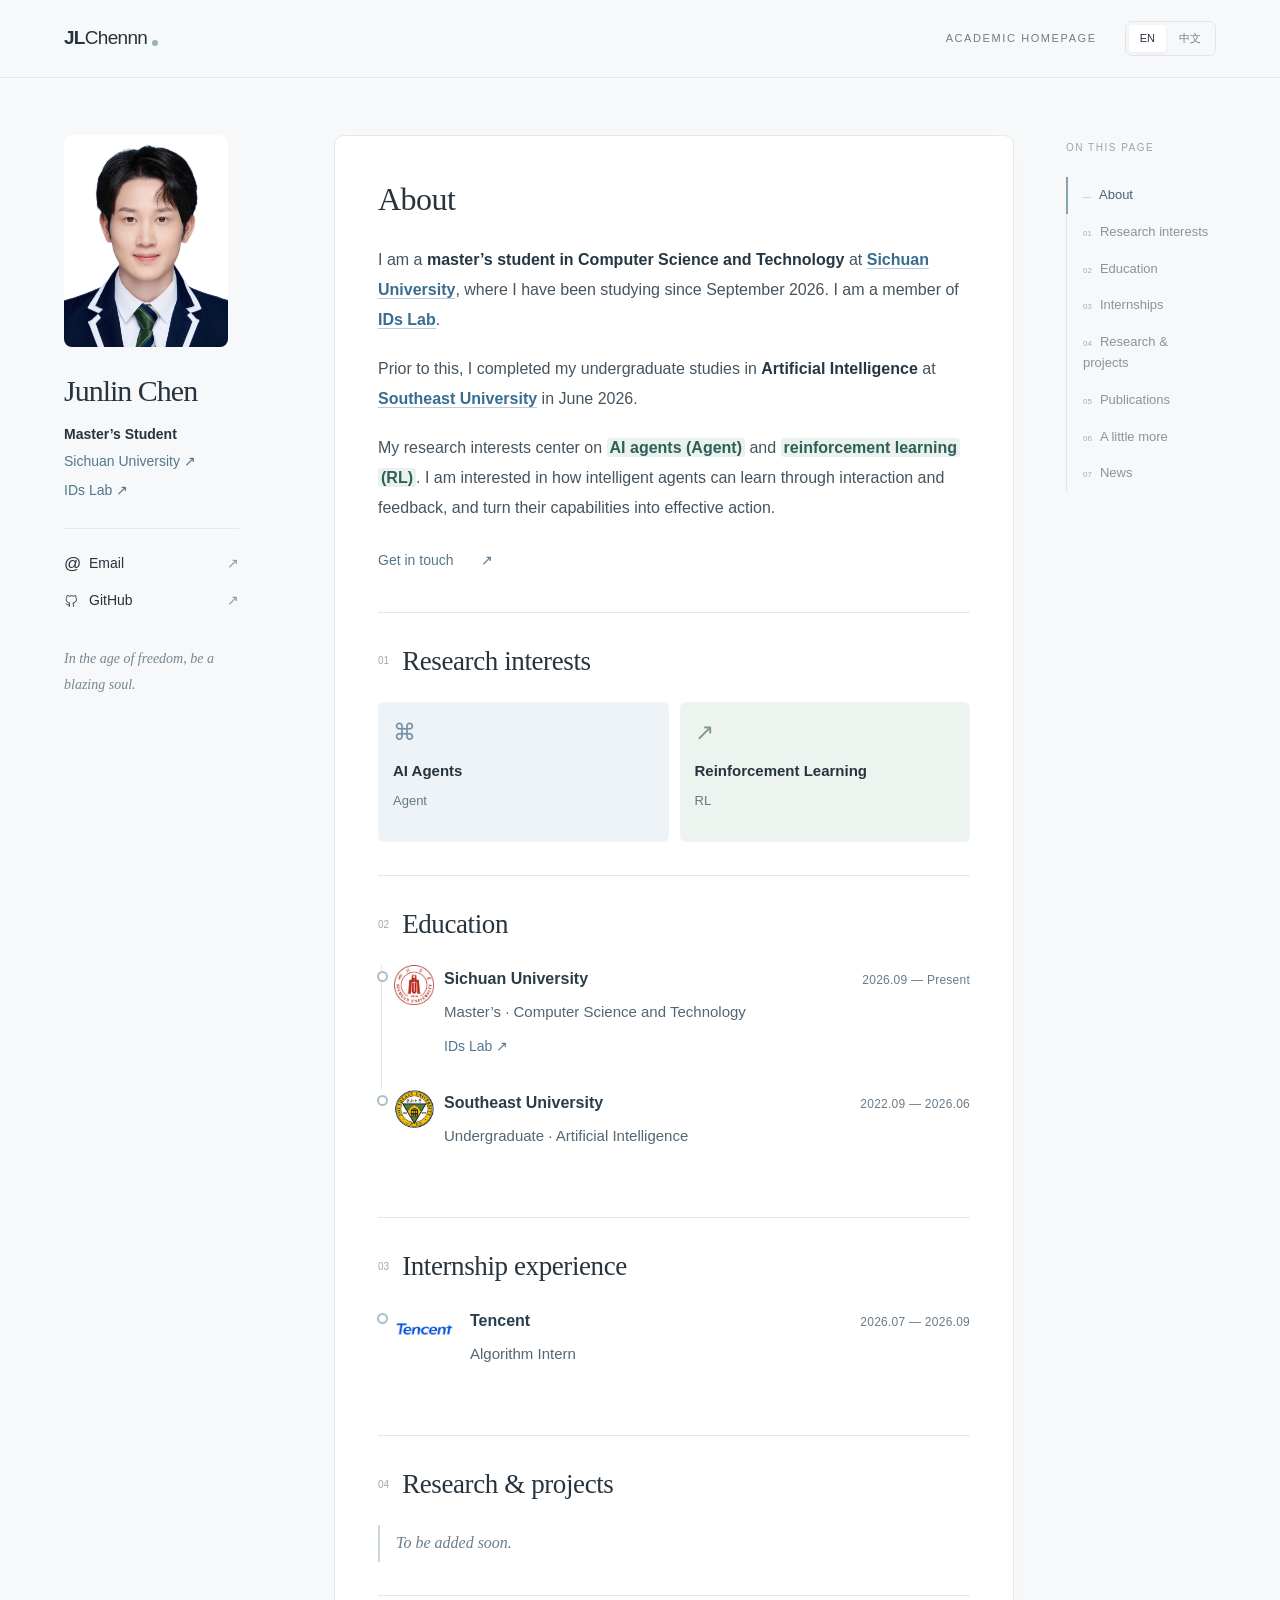
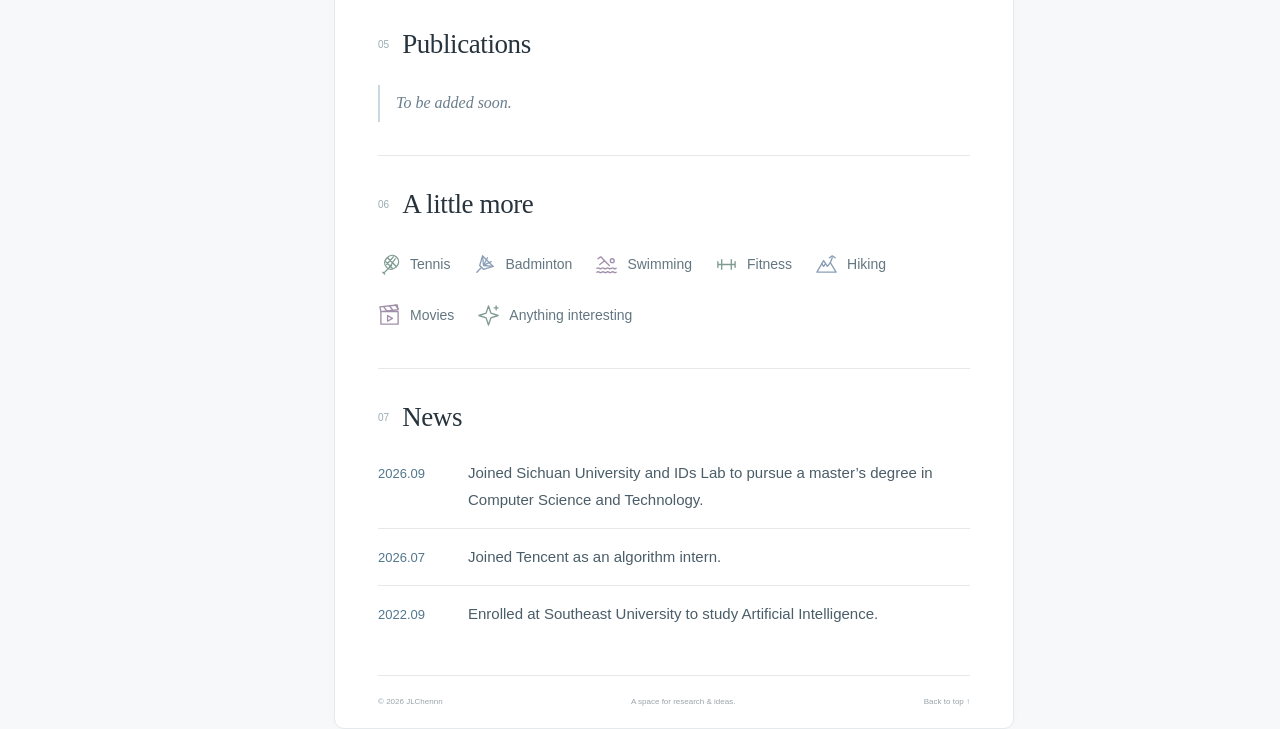
==== index.html @ 7a5000ab "Improve academic biography, typography and internship branding" ====
<!doctype html>
<html lang="en">
<head>
  <meta charset="utf-8">
  <meta name="viewport" content="width=device-width, initial-scale=1">
  <meta name="theme-color" content="#f7f8fa">
  <meta name="description" content="JLChennn — Master’s student at Sichuan University, IDs Lab. Research interests in AI agents and reinforcement learning.">
  <title>JLChennn · Academic Homepage</title>
  <link rel="stylesheet" href="styles.css">
  <script src="content.js" defer></script>
  <script src="app.js" defer></script>
</head>
<body>
  <a class="skip-link" href="#main">Skip to content / 跳至正文</a>
  <header class="topbar">
    <a class="wordmark" href="#about">JL<span>Chennn</span><i></i></a>
    <div class="top-actions"><span class="site-label" data-i18n="siteLabel"></span><div class="language-switch" role="group" aria-label="Language / 语言"><button type="button" data-lang="en" aria-pressed="true">EN</button><button type="button" data-lang="zh" aria-pressed="false">中文</button></div></div>
  </header>
  <div class="layout">
    <aside class="profile" aria-label="Profile">
      <div class="portrait" id="portrait"><svg viewBox="0 0 200 224" role="img" aria-label="Portrait placeholder / 证件照占位"><rect width="200" height="224" fill="#e9eeed"/><circle cx="100" cy="81" r="34" fill="#c1cecb"/><path d="M35 224v-30a65 65 0 0 1 130 0v30" fill="#c1cecb"/><path d="M62 224v-29a38 38 0 0 1 76 0v29" fill="#d4deda"/></svg><span data-i18n="photoLabel"></span></div>
      <h1 id="profile-name"></h1><p class="native-name" id="native-name"></p>
      <p class="profile-role" id="profile-role"></p><a class="affiliation profile-affiliation" href="https://www.scu.edu.cn/" target="_blank" rel="noopener noreferrer"><span id="affiliation"></span><span aria-hidden="true"> ↗</span></a><a class="lab-link profile-affiliation" href="https://ids-lab-asia.github.io/" target="_blank" rel="noopener noreferrer">IDs Lab <span aria-hidden="true">↗</span></a>
      <div class="profile-divider"></div>
      <div class="contact-links"><a id="email-link"><span class="contact-icon">@</span><span data-i18n="email"></span><span class="arrow">↗</span></a><a href="https://github.com/JLChennn" target="_blank" rel="noopener noreferrer"><svg class="contact-icon" viewBox="0 0 24 24" fill="none" stroke="currentColor" stroke-width="1.5" aria-hidden="true"><path d="M9 19c-4 1-4-2-6-2m12 5v-4a3 3 0 0 0-1-2c3 0 6-2 6-6a5 5 0 0 0-1-3c0-1 0-2-.5-3-2 0-3 1-3 1a12 12 0 0 0-7 0S7 4 5 4c-.5 1-.5 2-.5 3a5 5 0 0 0-1 3c0 4 3 6 6 6a3 3 0 0 0-1 2v4"/></svg>GitHub<span class="arrow">↗</span></a></div>
      <p class="profile-note" data-i18n="profileNote"></p>
    </aside>
    <main id="main" tabindex="-1">
      <section id="about" class="about-section"><h2 class="hero-title" data-i18n="heroTitle"></h2><div class="about-copy" id="about-copy"></div><a class="text-link" id="hello-link"><span data-i18n="sayHello"></span><span>↗</span></a></section>
      <section id="interests"><div class="section-heading"><span class="section-number">01</span><h2 data-i18n="interestsTitle"></h2></div><div class="interests-grid" id="interest-list"></div></section>
      <section id="education"><div class="section-heading"><span class="section-number">02</span><h2 data-i18n="educationTitle"></h2></div><div class="timeline" id="education-list"></div></section>
      <section id="experience"><div class="section-heading"><span class="section-number">03</span><h2 data-i18n="experienceTitle"></h2></div><div class="timeline" id="experience-list"></div></section>
      <section id="research"><div class="section-heading"><span class="section-number">04</span><h2 data-i18n="researchTitle"></h2></div><article class="coming-soon">To be added soon.</article></section>
      <section id="publications"><div class="section-heading"><span class="section-number">05</span><h2 data-i18n="publicationsTitle"></h2></div><article class="coming-soon">To be added soon.</article></section>
      <section id="more"><div class="section-heading"><span class="section-number">06</span><h2 data-i18n="moreTitle"></h2></div><ul class="hobbies" id="hobby-list"></ul></section>
      <section id="news"><div class="section-heading"><span class="section-number">07</span><h2 data-i18n="newsTitle"></h2></div><div id="news-list" class="news-list"></div></section>
      <footer><span>© <span id="year"></span> JLChennn</span><span data-i18n="footerNote"></span><a href="#about" data-i18n="backTop"></a></footer>
    </main>
    <aside class="contents"><p data-i18n="onThisPage"></p><nav id="toc" aria-label="Table of contents"></nav></aside>
  </div>
</body>
</html>
---- styles.css ----
:root{--bg:#f7f8fa;--paper:#fff;--ink:#27333d;--muted:#727d87;--line:#e5e9ec;--blue:#52778e;--green:#668379;--serif:Georgia,'Times New Roman','Songti SC','Noto Serif SC',SimSun,serif;--sans:Inter,-apple-system,BlinkMacSystemFont,'Segoe UI','Microsoft YaHei',sans-serif}
*{box-sizing:border-box}html{scroll-behavior:smooth;scroll-padding-top:105px}body{margin:0;background:var(--bg);color:var(--ink);font:15px/1.8 var(--sans);-webkit-font-smoothing:antialiased}a{color:inherit;text-decoration:none}button{font:inherit}a:focus-visible,button:focus-visible{outline:2px solid var(--blue);outline-offset:5px}a:hover{color:var(--blue)}.skip-link{position:fixed;top:-100px;left:20px;background:white;padding:10px;z-index:20}.skip-link:focus{top:10px}.topbar{height:78px;display:flex;align-items:center;justify-content:space-between;padding:0 5%;border-bottom:1px solid var(--line);background:rgba(247,248,250,.96);position:sticky;top:0;z-index:10}.wordmark{font-size:19px;font-weight:650;letter-spacing:-.7px;display:flex;align-items:center}.wordmark span{font-weight:400}.wordmark i{width:6px;height:6px;background:#94b6ab;border-radius:50%;margin:8px 0 0 5px}.top-actions{display:flex;align-items:center;gap:28px}.site-label{font-size:11px;text-transform:uppercase;letter-spacing:1.6px;color:var(--muted)}.language-switch{display:flex;padding:3px;border:1px solid #dfe5e9;border-radius:7px;gap:2px}.language-switch button{border:0;background:transparent;color:var(--muted);padding:3px 11px;font-size:11px;cursor:pointer;border-radius:4px;line-height:21px}.language-switch button[aria-pressed=true]{background:white;color:var(--ink);box-shadow:0 1px 4px #26364110}.layout{max-width:1390px;padding:57px 5% 0;margin:auto;display:grid;grid-template-columns:218px minmax(0,720px) 150px;gap:52px;align-items:start}.profile{position:sticky;top:127px}.portrait{width:164px;height:184px;border-radius:8px;overflow:hidden;position:relative;margin-bottom:26px;background:#e9eeed}.portrait svg,.portrait img{width:100%;height:100%;object-fit:cover;display:block}.portrait>span{position:absolute;bottom:10px;left:0;right:0;text-align:center;font-size:9px;letter-spacing:1.6px;color:#61766e}.profile h1{font-family:var(--serif);font-size:30px;line-height:1.2;font-weight:500;margin:0 0 6px;letter-spacing:-1px}.native-name{font-size:13px;color:var(--muted);margin:0 0 19px;min-height:12px}.profile-role{font-size:13px;font-weight:550;line-height:1.6;margin:0 0 5px}.affiliation{font-size:12px;color:var(--muted);margin:0;line-height:1.7}.profile-divider{height:1px;background:var(--line);margin:25px 0 16px;width:175px}.contact-links{width:175px}.contact-links a{display:flex;align-items:center;gap:10px;font-size:12px;padding:6px 0}.contact-icon{width:15px;height:17px;font-size:17px;line-height:17px;text-align:center}.arrow{margin-left:auto;color:#8d9a9f;font-size:14px}.profile-note{font-family:var(--serif);font-style:italic;font-size:13px;line-height:1.8;color:#8c969b;max-width:176px;margin-top:27px}main{min-width:0;background:white;border:1px solid var(--line);border-radius:10px;padding:43px 43px 0;box-shadow:0 4px 25px #30465203}section{padding:31px 0 33px;border-bottom:1px solid var(--line);scroll-margin-top:15px}.about-section{padding:0 0 39px}.eyebrow{font-size:9px;letter-spacing:1.8px;color:var(--green);text-transform:uppercase;display:flex;gap:8px;align-items:center}.eyebrow>span:first-child{height:5px;width:5px;border-radius:50%;background:#91b2a2}.hero-title{font:400 clamp(36px,3.3vw,47px)/1.16 var(--serif);letter-spacing:-1.8px;margin:23px 0 12px;max-width:520px}.hero-subtitle{font-family:var(--serif);font-style:italic;font-size:18px;line-height:1.6;color:#8b9caa;margin:0 0 27px}.about-copy p{font-size:13px;line-height:1.95;color:#62717c;margin:0 0 14px}.text-link{display:inline-flex;gap:27px;align-items:center;font-size:12px;color:var(--blue);margin-top:6px}.section-heading{display:flex;gap:13px;align-items:center;margin-bottom:23px}.section-heading h2{font:400 24px/1.3 var(--serif);letter-spacing:-.4px;margin:0}.section-number{font-size:10px;font-weight:500;color:#9babb4;font-variant-numeric:tabular-nums}.interests-grid{display:grid;grid-template-columns:repeat(3,1fr);gap:11px}.interest{border-radius:6px;padding:19px 15px 17px;background:#edf3f7;min-height:156px}.interest:nth-child(2){background:#edf3ef}.interest:nth-child(3){background:#f3eef5}.interest-symbol{height:22px;color:#7391a5;font-family:var(--serif);font-size:23px;line-height:1;margin-bottom:17px}.interest:nth-child(2) .interest-symbol{color:#7f9a8b}.interest:nth-child(3) .interest-symbol{color:#a18bab}.interest h3{font-size:11px;line-height:1.5;margin:0 0 7px;font-weight:600}.interest p{font-size:10px;color:#7b8790;line-height:1.7;margin:0}.timeline-item{position:relative;padding:0 0 25px 20px;border-left:1px solid #dfe6e9;margin-left:3px}.timeline-item:last-child{padding-bottom:0;border-left-color:transparent}.timeline-item:before{content:'';position:absolute;width:7px;height:7px;border:2px solid #adbfca;border-radius:50%;background:white;left:-5px;top:6px}.entry-top{display:flex;gap:12px;align-items:baseline;justify-content:space-between}.entry-top h3{font-size:13px;font-weight:600;margin:0}.date{font-size:9px;color:#8c98a1;white-space:nowrap;letter-spacing:.25px}.entry-role{font-size:12px;margin:4px 0;color:#667984}.entry-description{font-size:11px;line-height:1.85;color:#87929a;margin:6px 0 0}.small-label{display:inline-block;font-size:8px;letter-spacing:1.1px;text-transform:uppercase;color:#8a96a0;border:1px solid #e2e7ea;border-radius:3px;padding:1px 6px;line-height:1.7}.research-entry{padding:0 0 23px;margin:0 0 22px;border-bottom:1px dashed var(--line)}.research-entry:last-child{padding:0;margin:0;border:0}.research-entry h3{font:400 19px/1.5 var(--serif);margin:9px 0 5px}.research-entry p{font-size:12px;color:#7d8a93;margin:0;line-height:1.85}.research-meta{font-size:10px;color:#7f959d;margin:11px 0 0;display:flex;gap:12px}.publication-placeholder{border-left:2px solid #c9d6e4;padding:2px 0 2px 17px}.publication-placeholder p,.more-copy{font-size:12px;line-height:1.9;color:#7e8a94;margin:10px 0 0}.closing-note{display:flex;align-items:center;gap:16px;background:#f5f7f5;border-radius:5px;margin-top:25px;padding:15px 18px}.asterisk{font-size:26px;color:#8fa79b}.closing-note p{font:italic 14px/1.6 var(--serif);color:#7c9085;margin:0}#more{border:0}footer{border-top:1px solid var(--line);padding:19px 0;display:flex;gap:10px;justify-content:space-between;font-size:8px;color:#9aa4aa}.contents{position:sticky;top:135px;padding:4px 0}.contents>p{font-size:9px;letter-spacing:1.5px;text-transform:uppercase;color:#9aa5ad;margin:0 0 20px}nav{display:flex;flex-direction:column;border-left:1px solid #e0e5e9}nav a{padding:8px 0 8px 15px;color:#88949d;font-size:11px;line-height:1.6;margin-left:-1px;border-left:2px solid transparent}nav a.active{border-color:#85a2b7;color:#42647b}nav a .nav-number{font-size:8px;color:#a4afb5;margin-right:8px}.toc-note{display:flex;align-items:center;gap:6px;font-size:9px;color:#9da8ac;margin:30px 0 0 16px}.status-dot{width:5px;height:5px;border-radius:50%;background:#b2c8ba}html[lang=zh] .hero-title{font-size:39px;line-height:1.4;letter-spacing:1px}html[lang=zh] .section-heading h2{font-size:22px}html[lang=zh] .hero-subtitle{font-style:normal;font-size:16px}
@media(min-width:1500px){.layout{padding-left:35px;padding-right:35px;gap:65px}}@media(max-width:1160px){.layout{grid-template-columns:185px minmax(0,1fr) 125px;gap:28px;padding:42px 4% 0}main{padding:34px 30px 0}.profile h1{font-size:27px}.interest{padding:16px 11px}.interest h3{font-size:10px}.entry-top{flex-wrap:wrap;gap:2px}}@media(max-width:960px){.layout{grid-template-columns:180px minmax(0,1fr);gap:30px}.contents{display:none}.site-label{display:none}}@media(max-width:640px){html{scroll-padding-top:85px}.topbar{height:64px;padding:0 6%}.layout{display:block;padding:29px 5% 0}.profile{position:static;display:grid;grid-template-columns:90px 1fr;column-gap:20px;margin:0 6px 28px}.portrait{grid-row:1/5;width:90px;height:106px;margin:0}.portrait>span{font-size:7px;letter-spacing:.5px;bottom:5px}.profile h1{font-size:28px;margin:1px 0 3px}.native-name{margin:0 0 7px;min-height:0;font-size:11px}.profile-role{font-size:11px;margin:0}.affiliation{font-size:10px}.profile-divider,.profile-note{display:none}.contact-links{grid-column:1/-1;display:flex;width:auto;gap:26px;margin-top:16px}.contact-links a{font-size:11px;gap:9px}.arrow{margin-left:5px}main{padding:29px 23px 0;border-radius:8px}.hero-title{font-size:37px}.hero-subtitle{font-size:16px}.about-copy p{font-size:12px}.eyebrow{font-size:8px;letter-spacing:1.3px}.section-heading h2{font-size:23px}.interests-grid{gap:8px}.interest{min-height:154px;padding:15px 10px}.interest h3{font-size:10px}.interest p{font-size:9px}.entry-top{display:block}.entry-top h3{font-size:12px}.date{font-size:9px}.section-heading{gap:11px}section{padding:28px 0}.research-entry h3{font-size:18px}footer{font-size:8px;flex-wrap:wrap}footer>span:nth-child(2){display:none}html[lang=zh] .hero-title{font-size:30px}}
@media(prefers-reduced-motion:reduce){html{scroll-behavior:auto}}
/* Personalized education and chronological news. */
.lab-link{display:inline-block;font-size:12px;color:var(--blue);margin-top:5px}.native-name:empty{display:none}.profile h1{margin-bottom:14px}.portrait{height:212px}.portrait img{object-position:center top}.interests-grid{grid-template-columns:repeat(2,minmax(0,1fr))}.interest{min-height:132px}.interest h3{font-size:13px}.interest p{font-size:11px}.with-logo{padding-left:62px;min-height:83px}.university-logo{position:absolute;left:12px;top:0;width:40px;height:40px;object-fit:contain}.entry-lab{display:inline-block;font-size:11px;color:var(--blue);margin-top:5px}.news-item{display:grid;grid-template-columns:68px 1fr;gap:15px;padding:14px 0;border-bottom:1px solid var(--line);align-items:baseline}.news-item:first-child{padding-top:0}.news-item:last-child{border:0}.news-date{font-size:11px;color:var(--blue);font-variant-numeric:tabular-nums}.news-item p{font-size:12px;line-height:1.9;color:#62717c;margin:0}#more{border-bottom:1px solid var(--line)}#news{border:0}
@media(max-width:640px){.portrait{height:114px}.lab-link{grid-column:2;font-size:10px;margin-top:2px}.with-logo{padding-left:54px}.university-logo{left:9px;width:34px;height:34px}.interest h3{font-size:11px}.news-item{grid-template-columns:55px 1fr;gap:12px}.news-item p{font-size:11px}}

.affiliation{display:block;width:fit-content}.affiliation:hover{text-decoration:underline;text-underline-offset:3px}.coming-soon{font:italic 15px/1.8 var(--serif);color:#81919c;border-left:2px solid #cad8e2;padding:4px 0 4px 16px}.hobbies{list-style:none;padding:0;margin:0;display:flex;flex-wrap:wrap;gap:12px 23px}.hobby{display:flex;align-items:center;gap:9px;font-size:12px;color:#637681;padding:7px 0}.hobby svg{width:23px;height:23px;flex-shrink:0;color:#7f9b91}.hobby:nth-child(3n+2) svg{color:#8b9eb6}.hobby:nth-child(3n) svg{color:#a18eaa}@media(max-width:640px){.hobbies{gap:9px 18px}.hobby{font-size:11px}.hobby svg{width:21px;height:21px}}
.profile .profile-affiliation{display:block;width:fit-content;margin:5px 0 0;font-size:12px;line-height:1.7;color:var(--blue)}.profile .profile-affiliation:hover{text-decoration:underline;text-underline-offset:3px}.about-section .hero-title{margin-top:0}@media(max-width:640px){.profile .profile-affiliation{grid-column:2;margin-top:2px;font-size:10px}}
/* Reading-focused typography and academic emphasis. */
.about-section .hero-title,html[lang=zh] .about-section .hero-title{font:500 32px/1.3 var(--serif);letter-spacing:-.5px;margin:0 0 24px}.about-copy p{font-size:16px;line-height:1.9;color:#45545f;margin:0 0 18px}.about-copy strong{font-weight:650;color:#253744}.about-copy a{color:#386c91;font-weight:650;text-decoration:underline;text-decoration-color:#b9cedd;text-underline-offset:3px}.about-copy a:hover{color:#244f6e;text-decoration-color:currentColor}.about-copy mark{color:#315e58;background:#e9f2ee;font-weight:650;padding:1px 3px;border-radius:3px;box-decoration-break:clone;-webkit-box-decoration-break:clone}.section-heading h2{font-size:27px}.entry-top h3{font-size:16px;color:#293d4b}.entry-role{font-size:15px;color:#536672}.date{font-size:12px;color:#687b89}.entry-lab{font-size:14px}.interest h3{font-size:15px}.interest p{font-size:13px;color:#687984}.interest{min-height:140px}.news-item p{font-size:15px;line-height:1.85;color:#4a5d68}.news-date{font-size:13px}.news-item{grid-template-columns:75px 1fr}.hobby{font-size:14px}.coming-soon{font-size:16px;color:#6a7e8d}.text-link{font-size:14px}.profile-role{font-size:14px}.profile .profile-affiliation{font-size:14px}.contact-links a{font-size:14px}.profile-note{font-size:14px;color:#76868e}nav a{font-size:13px}.contents>p{font-size:10px}.company-entry{padding-left:88px}.company-entry .university-logo{left:12px;top:3px;width:62px;height:38px}.timeline-item{padding-bottom:30px}.with-logo{min-height:95px}html[lang=zh] .section-heading h2{font-size:25px}
@media(max-width:640px){.about-section .hero-title,html[lang=zh] .about-section .hero-title{font-size:29px;margin-bottom:20px}.about-copy p{font-size:15px;line-height:1.85}.section-heading h2{font-size:25px}.entry-top h3{font-size:15px}.entry-role{font-size:14px}.date{font-size:12px}.interest h3{font-size:14px}.interest p{font-size:12px}.news-item p{font-size:14px}.news-date{font-size:12px}.news-item{grid-template-columns:65px 1fr}.hobby{font-size:13px}.profile-role{font-size:12px}.profile .profile-affiliation{font-size:12px}.contact-links a{font-size:13px}.company-entry{padding-left:78px}.company-entry .university-logo{left:9px;width:56px;height:35px}.entry-lab{font-size:13px}}
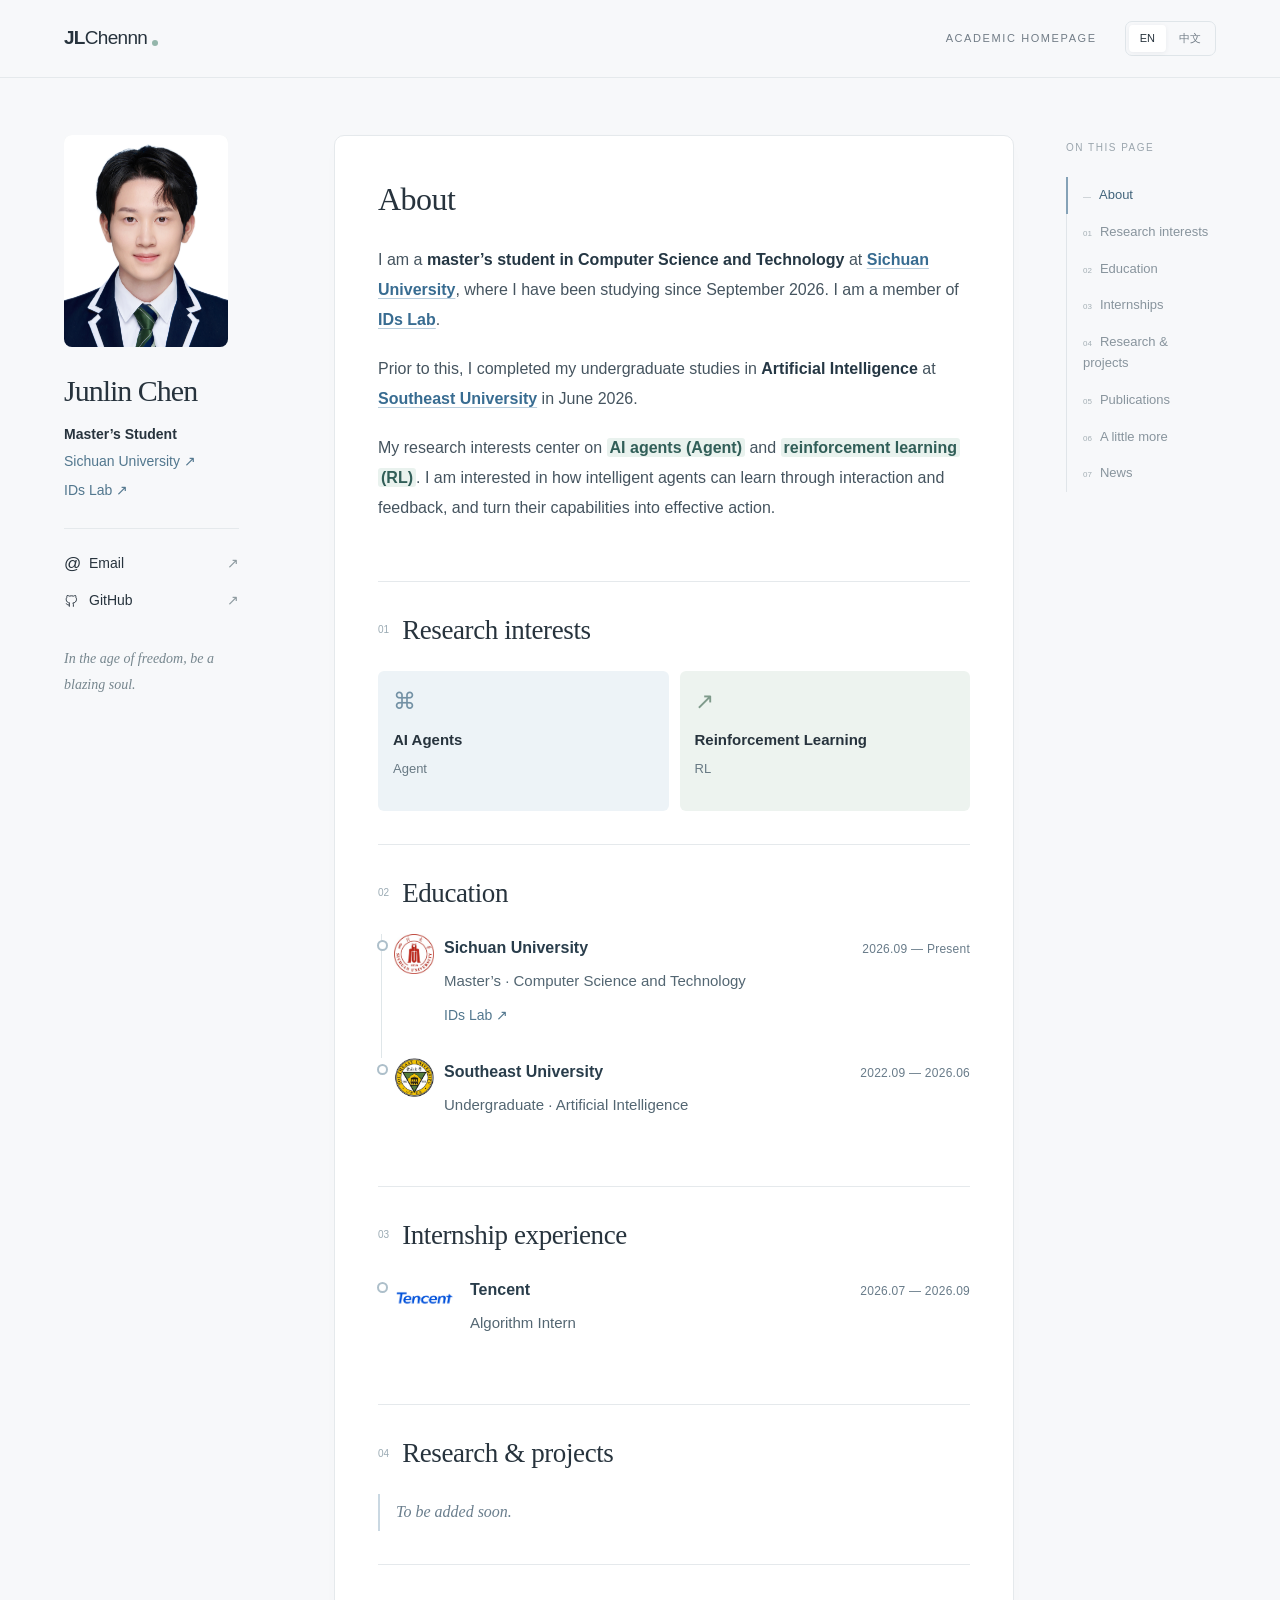
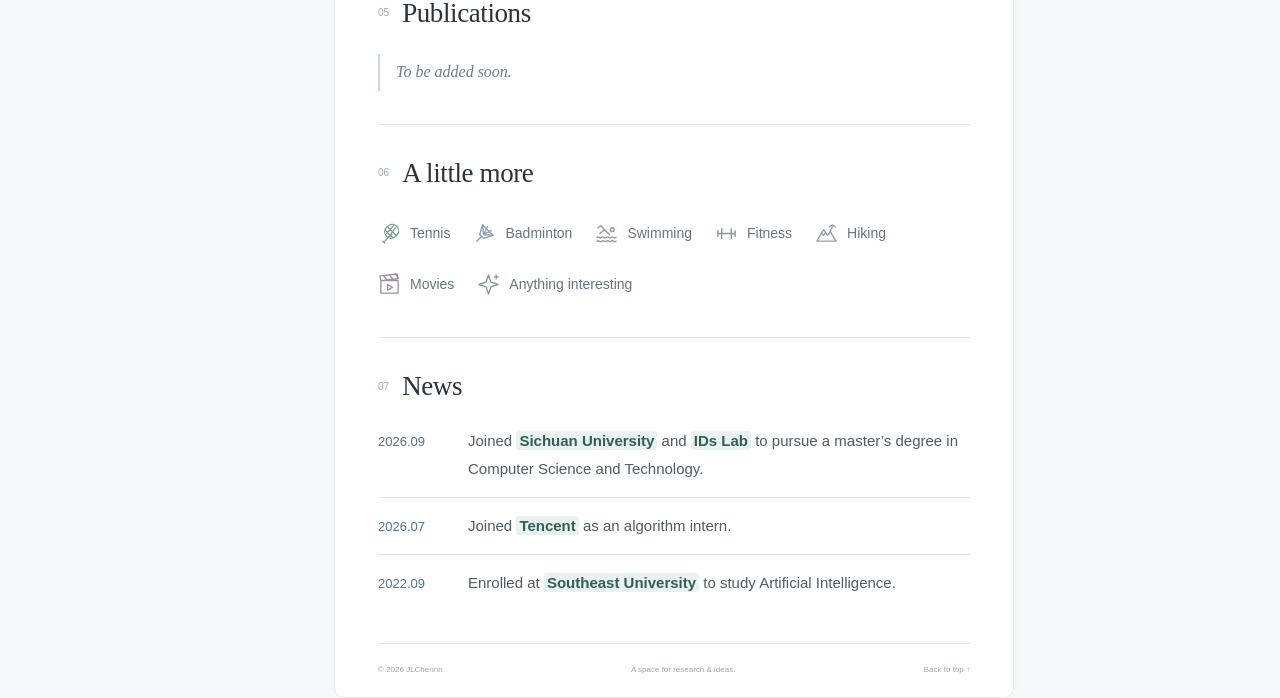
==== commit e5467d30: "Highlight institutions in News and remove About contact link" ====
--- a/index.html
+++ b/index.html
@@ -6,9 +6,9 @@
   <meta name="theme-color" content="#f7f8fa">
   <meta name="description" content="JLChennn — Master’s student at Sichuan University, IDs Lab. Research interests in AI agents and reinforcement learning.">
   <title>JLChennn · Academic Homepage</title>
-  <link rel="stylesheet" href="styles.css">
-  <script src="content.js" defer></script>
-  <script src="app.js" defer></script>
+  <link rel="stylesheet" href="styles.css?v=20261027-3">
+  <script src="content.js?v=20261027-3" defer></script>
+  <script src="app.js?v=20261027-3" defer></script>
 </head>
 <body>
   <a class="skip-link" href="#main">Skip to content / 跳至正文</a>
@@ -26,7 +26,7 @@
       <p class="profile-note" data-i18n="profileNote"></p>
     </aside>
     <main id="main" tabindex="-1">
-      <section id="about" class="about-section"><h2 class="hero-title" data-i18n="heroTitle"></h2><div class="about-copy" id="about-copy"></div><a class="text-link" id="hello-link"><span data-i18n="sayHello"></span><span>↗</span></a></section>
+      <section id="about" class="about-section"><h2 class="hero-title" data-i18n="heroTitle"></h2><div class="about-copy" id="about-copy"></div></section>
       <section id="interests"><div class="section-heading"><span class="section-number">01</span><h2 data-i18n="interestsTitle"></h2></div><div class="interests-grid" id="interest-list"></div></section>
       <section id="education"><div class="section-heading"><span class="section-number">02</span><h2 data-i18n="educationTitle"></h2></div><div class="timeline" id="education-list"></div></section>
       <section id="experience"><div class="section-heading"><span class="section-number">03</span><h2 data-i18n="experienceTitle"></h2></div><div class="timeline" id="experience-list"></div></section>
--- a/styles.css
+++ b/styles.css
@@ -11,3 +11,4 @@
 /* Reading-focused typography and academic emphasis. */
 .about-section .hero-title,html[lang=zh] .about-section .hero-title{font:500 32px/1.3 var(--serif);letter-spacing:-.5px;margin:0 0 24px}.about-copy p{font-size:16px;line-height:1.9;color:#45545f;margin:0 0 18px}.about-copy strong{font-weight:650;color:#253744}.about-copy a{color:#386c91;font-weight:650;text-decoration:underline;text-decoration-color:#b9cedd;text-underline-offset:3px}.about-copy a:hover{color:#244f6e;text-decoration-color:currentColor}.about-copy mark{color:#315e58;background:#e9f2ee;font-weight:650;padding:1px 3px;border-radius:3px;box-decoration-break:clone;-webkit-box-decoration-break:clone}.section-heading h2{font-size:27px}.entry-top h3{font-size:16px;color:#293d4b}.entry-role{font-size:15px;color:#536672}.date{font-size:12px;color:#687b89}.entry-lab{font-size:14px}.interest h3{font-size:15px}.interest p{font-size:13px;color:#687984}.interest{min-height:140px}.news-item p{font-size:15px;line-height:1.85;color:#4a5d68}.news-date{font-size:13px}.news-item{grid-template-columns:75px 1fr}.hobby{font-size:14px}.coming-soon{font-size:16px;color:#6a7e8d}.text-link{font-size:14px}.profile-role{font-size:14px}.profile .profile-affiliation{font-size:14px}.contact-links a{font-size:14px}.profile-note{font-size:14px;color:#76868e}nav a{font-size:13px}.contents>p{font-size:10px}.company-entry{padding-left:88px}.company-entry .university-logo{left:12px;top:3px;width:62px;height:38px}.timeline-item{padding-bottom:30px}.with-logo{min-height:95px}html[lang=zh] .section-heading h2{font-size:25px}
 @media(max-width:640px){.about-section .hero-title,html[lang=zh] .about-section .hero-title{font-size:29px;margin-bottom:20px}.about-copy p{font-size:15px;line-height:1.85}.section-heading h2{font-size:25px}.entry-top h3{font-size:15px}.entry-role{font-size:14px}.date{font-size:12px}.interest h3{font-size:14px}.interest p{font-size:12px}.news-item p{font-size:14px}.news-date{font-size:12px}.news-item{grid-template-columns:65px 1fr}.hobby{font-size:13px}.profile-role{font-size:12px}.profile .profile-affiliation{font-size:12px}.contact-links a{font-size:13px}.company-entry{padding-left:78px}.company-entry .university-logo{left:9px;width:56px;height:35px}.entry-lab{font-size:13px}}
+.news-emphasis{color:#315e58;background:#e9f2ee;font-weight:650;padding:1px 3px;border-radius:3px;box-decoration-break:clone;-webkit-box-decoration-break:clone}
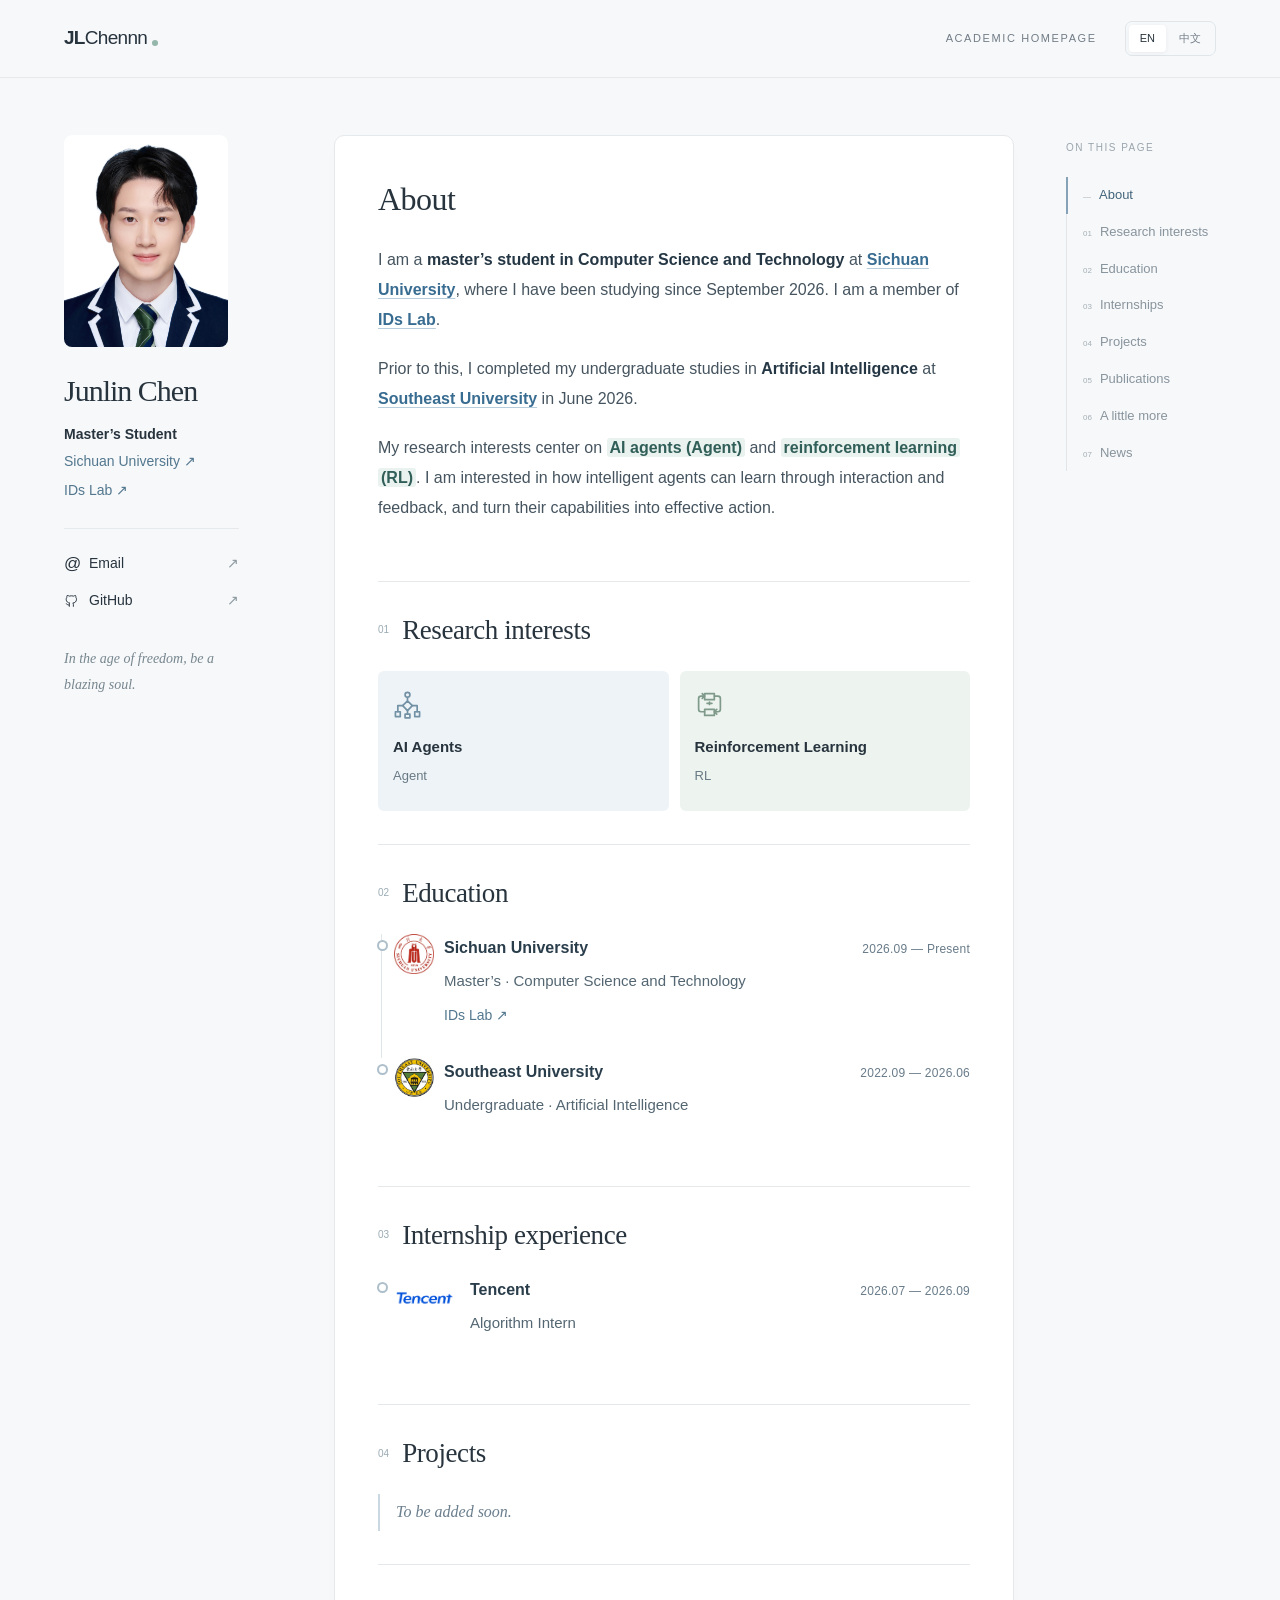
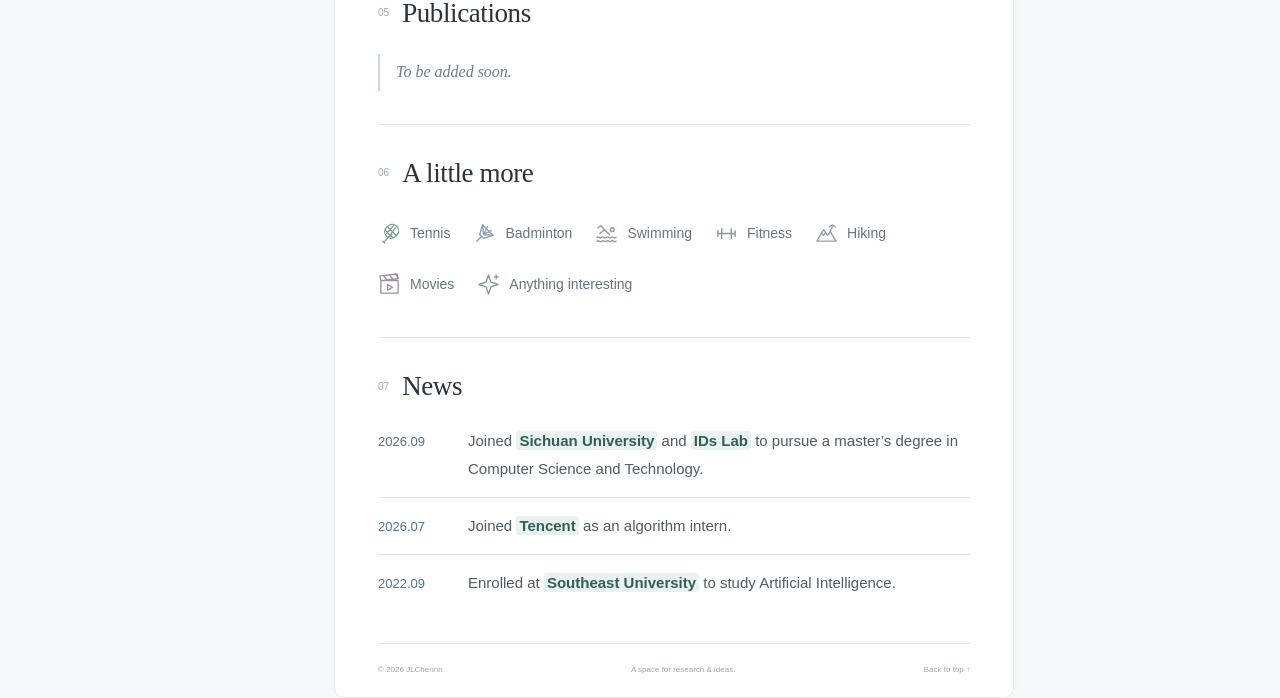
==== commit bf605d37: "Rename Projects and refine academic icons with GitHub avatar favicon" ====
--- a/index.html
+++ b/index.html
@@ -6,9 +6,11 @@
   <meta name="theme-color" content="#f7f8fa">
   <meta name="description" content="JLChennn — Master’s student at Sichuan University, IDs Lab. Research interests in AI agents and reinforcement learning.">
   <title>JLChennn · Academic Homepage</title>
-  <link rel="stylesheet" href="styles.css?v=20261027-3">
-  <script src="content.js?v=20261027-3" defer></script>
-  <script src="app.js?v=20261027-3" defer></script>
+  <link rel="icon" type="image/jpeg" href="assets/github-avatar.jpg?v=1">
+  <link rel="apple-touch-icon" href="assets/github-avatar.jpg?v=1">
+  <link rel="stylesheet" href="styles.css?v=20261027-4">
+  <script src="content.js?v=20261027-4" defer></script>
+  <script src="app.js?v=20261027-4" defer></script>
 </head>
 <body>
   <a class="skip-link" href="#main">Skip to content / 跳至正文</a>
@@ -40,3 +42,4 @@
   </div>
 </body>
 </html>
+
--- a/styles.css
+++ b/styles.css
@@ -12,3 +12,4 @@
 .about-section .hero-title,html[lang=zh] .about-section .hero-title{font:500 32px/1.3 var(--serif);letter-spacing:-.5px;margin:0 0 24px}.about-copy p{font-size:16px;line-height:1.9;color:#45545f;margin:0 0 18px}.about-copy strong{font-weight:650;color:#253744}.about-copy a{color:#386c91;font-weight:650;text-decoration:underline;text-decoration-color:#b9cedd;text-underline-offset:3px}.about-copy a:hover{color:#244f6e;text-decoration-color:currentColor}.about-copy mark{color:#315e58;background:#e9f2ee;font-weight:650;padding:1px 3px;border-radius:3px;box-decoration-break:clone;-webkit-box-decoration-break:clone}.section-heading h2{font-size:27px}.entry-top h3{font-size:16px;color:#293d4b}.entry-role{font-size:15px;color:#536672}.date{font-size:12px;color:#687b89}.entry-lab{font-size:14px}.interest h3{font-size:15px}.interest p{font-size:13px;color:#687984}.interest{min-height:140px}.news-item p{font-size:15px;line-height:1.85;color:#4a5d68}.news-date{font-size:13px}.news-item{grid-template-columns:75px 1fr}.hobby{font-size:14px}.coming-soon{font-size:16px;color:#6a7e8d}.text-link{font-size:14px}.profile-role{font-size:14px}.profile .profile-affiliation{font-size:14px}.contact-links a{font-size:14px}.profile-note{font-size:14px;color:#76868e}nav a{font-size:13px}.contents>p{font-size:10px}.company-entry{padding-left:88px}.company-entry .university-logo{left:12px;top:3px;width:62px;height:38px}.timeline-item{padding-bottom:30px}.with-logo{min-height:95px}html[lang=zh] .section-heading h2{font-size:25px}
 @media(max-width:640px){.about-section .hero-title,html[lang=zh] .about-section .hero-title{font-size:29px;margin-bottom:20px}.about-copy p{font-size:15px;line-height:1.85}.section-heading h2{font-size:25px}.entry-top h3{font-size:15px}.entry-role{font-size:14px}.date{font-size:12px}.interest h3{font-size:14px}.interest p{font-size:12px}.news-item p{font-size:14px}.news-date{font-size:12px}.news-item{grid-template-columns:65px 1fr}.hobby{font-size:13px}.profile-role{font-size:12px}.profile .profile-affiliation{font-size:12px}.contact-links a{font-size:13px}.company-entry{padding-left:78px}.company-entry .university-logo{left:9px;width:56px;height:35px}.entry-lab{font-size:13px}}
 .news-emphasis{color:#315e58;background:#e9f2ee;font-weight:650;padding:1px 3px;border-radius:3px;box-decoration-break:clone;-webkit-box-decoration-break:clone}
+.interest-symbol{height:30px;margin-bottom:16px}.interest-symbol svg{display:block;width:29px;height:29px}
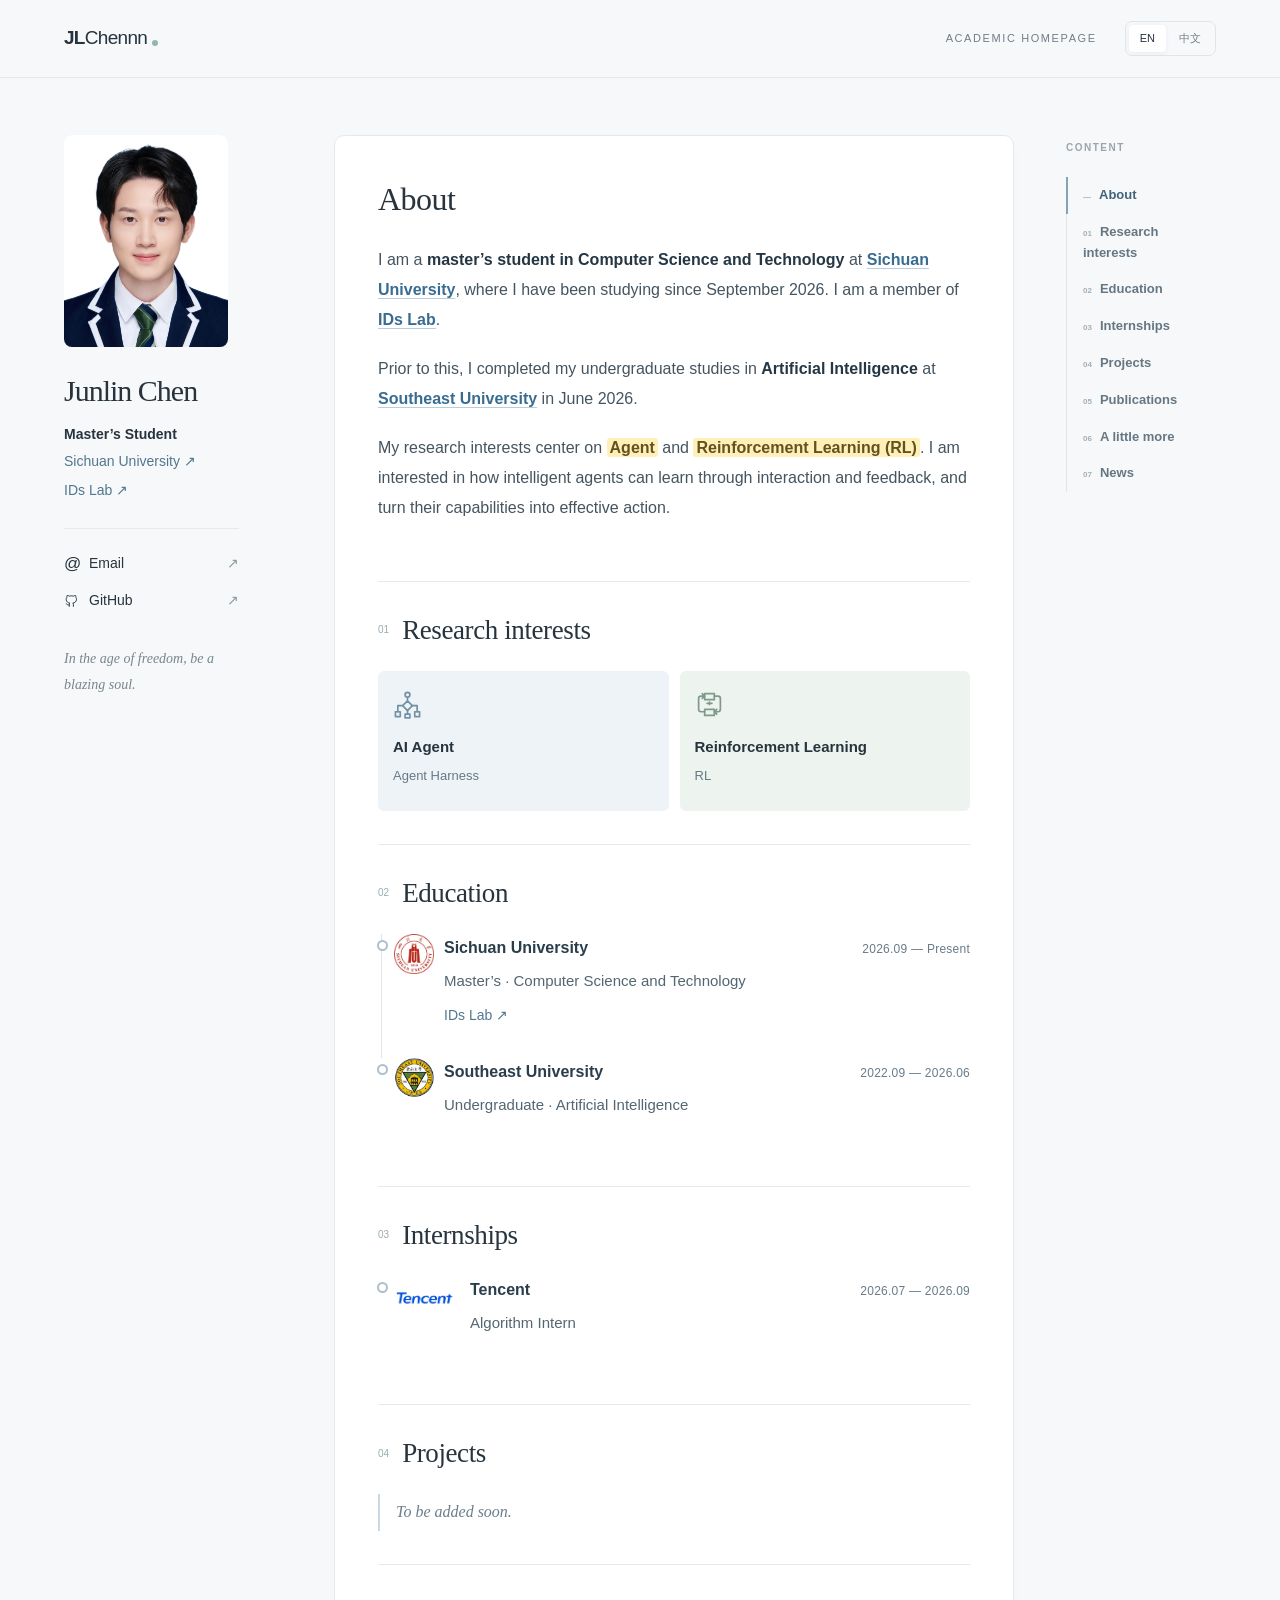
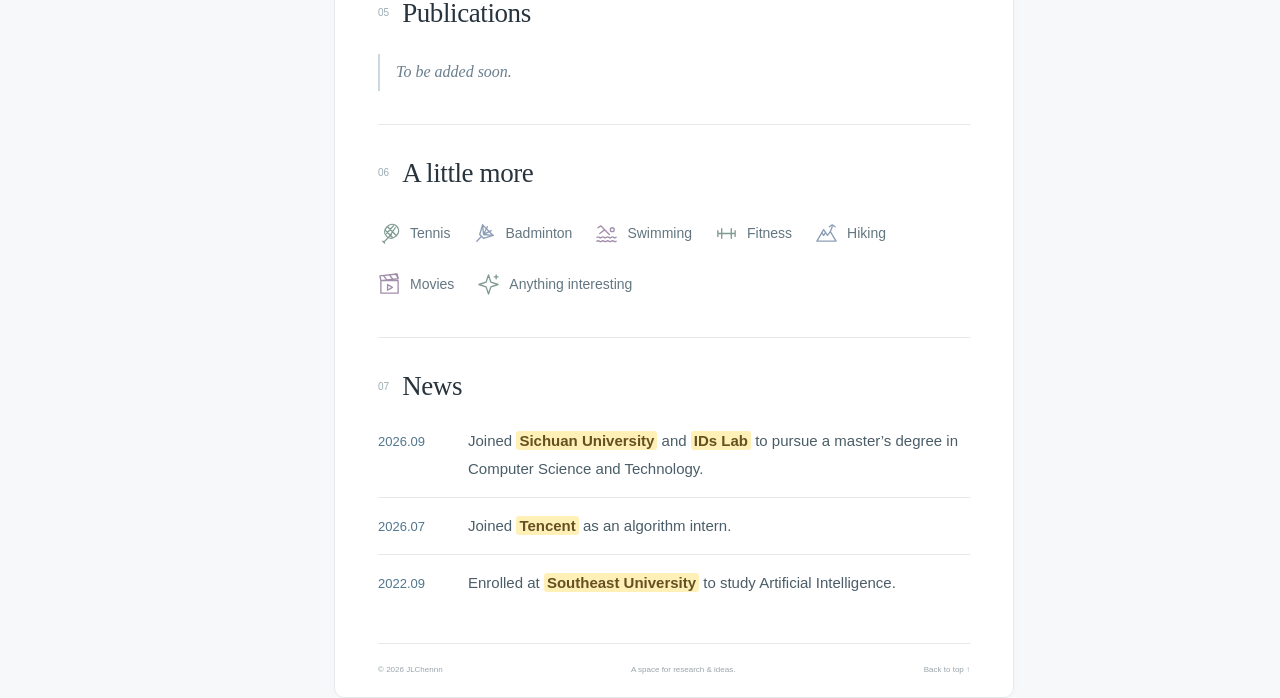
==== commit 8205b7ac: "Refine academic labels, yellow highlights and circular favicon" ====
--- a/index.html
+++ b/index.html
@@ -6,11 +6,10 @@
   <meta name="theme-color" content="#f7f8fa">
   <meta name="description" content="JLChennn — Master’s student at Sichuan University, IDs Lab. Research interests in AI agents and reinforcement learning.">
   <title>JLChennn · Academic Homepage</title>
-  <link rel="icon" type="image/jpeg" href="assets/github-avatar.jpg?v=1">
-  <link rel="apple-touch-icon" href="assets/github-avatar.jpg?v=1">
-  <link rel="stylesheet" href="styles.css?v=20261027-4">
-  <script src="content.js?v=20261027-4" defer></script>
-  <script src="app.js?v=20261027-4" defer></script>
+  <link rel="icon" type="image/svg+xml" href="assets/favicon.svg?v=2">
+  <link rel="stylesheet" href="styles.css?v=20261027-5">
+  <script src="content.js?v=20261027-5" defer></script>
+  <script src="app.js?v=20261027-5" defer></script>
 </head>
 <body>
   <a class="skip-link" href="#main">Skip to content / 跳至正文</a>
--- a/styles.css
+++ b/styles.css
@@ -13,3 +13,4 @@
 @media(max-width:640px){.about-section .hero-title,html[lang=zh] .about-section .hero-title{font-size:29px;margin-bottom:20px}.about-copy p{font-size:15px;line-height:1.85}.section-heading h2{font-size:25px}.entry-top h3{font-size:15px}.entry-role{font-size:14px}.date{font-size:12px}.interest h3{font-size:14px}.interest p{font-size:12px}.news-item p{font-size:14px}.news-date{font-size:12px}.news-item{grid-template-columns:65px 1fr}.hobby{font-size:13px}.profile-role{font-size:12px}.profile .profile-affiliation{font-size:12px}.contact-links a{font-size:13px}.company-entry{padding-left:78px}.company-entry .university-logo{left:9px;width:56px;height:35px}.entry-lab{font-size:13px}}
 .news-emphasis{color:#315e58;background:#e9f2ee;font-weight:650;padding:1px 3px;border-radius:3px;box-decoration-break:clone;-webkit-box-decoration-break:clone}
 .interest-symbol{height:30px;margin-bottom:16px}.interest-symbol svg{display:block;width:29px;height:29px}
+.about-copy mark,.news-emphasis{background:#fff0b8;color:#65501f}nav a,nav a .nav-number,.contents>p{font-weight:700}nav a{color:#657783}
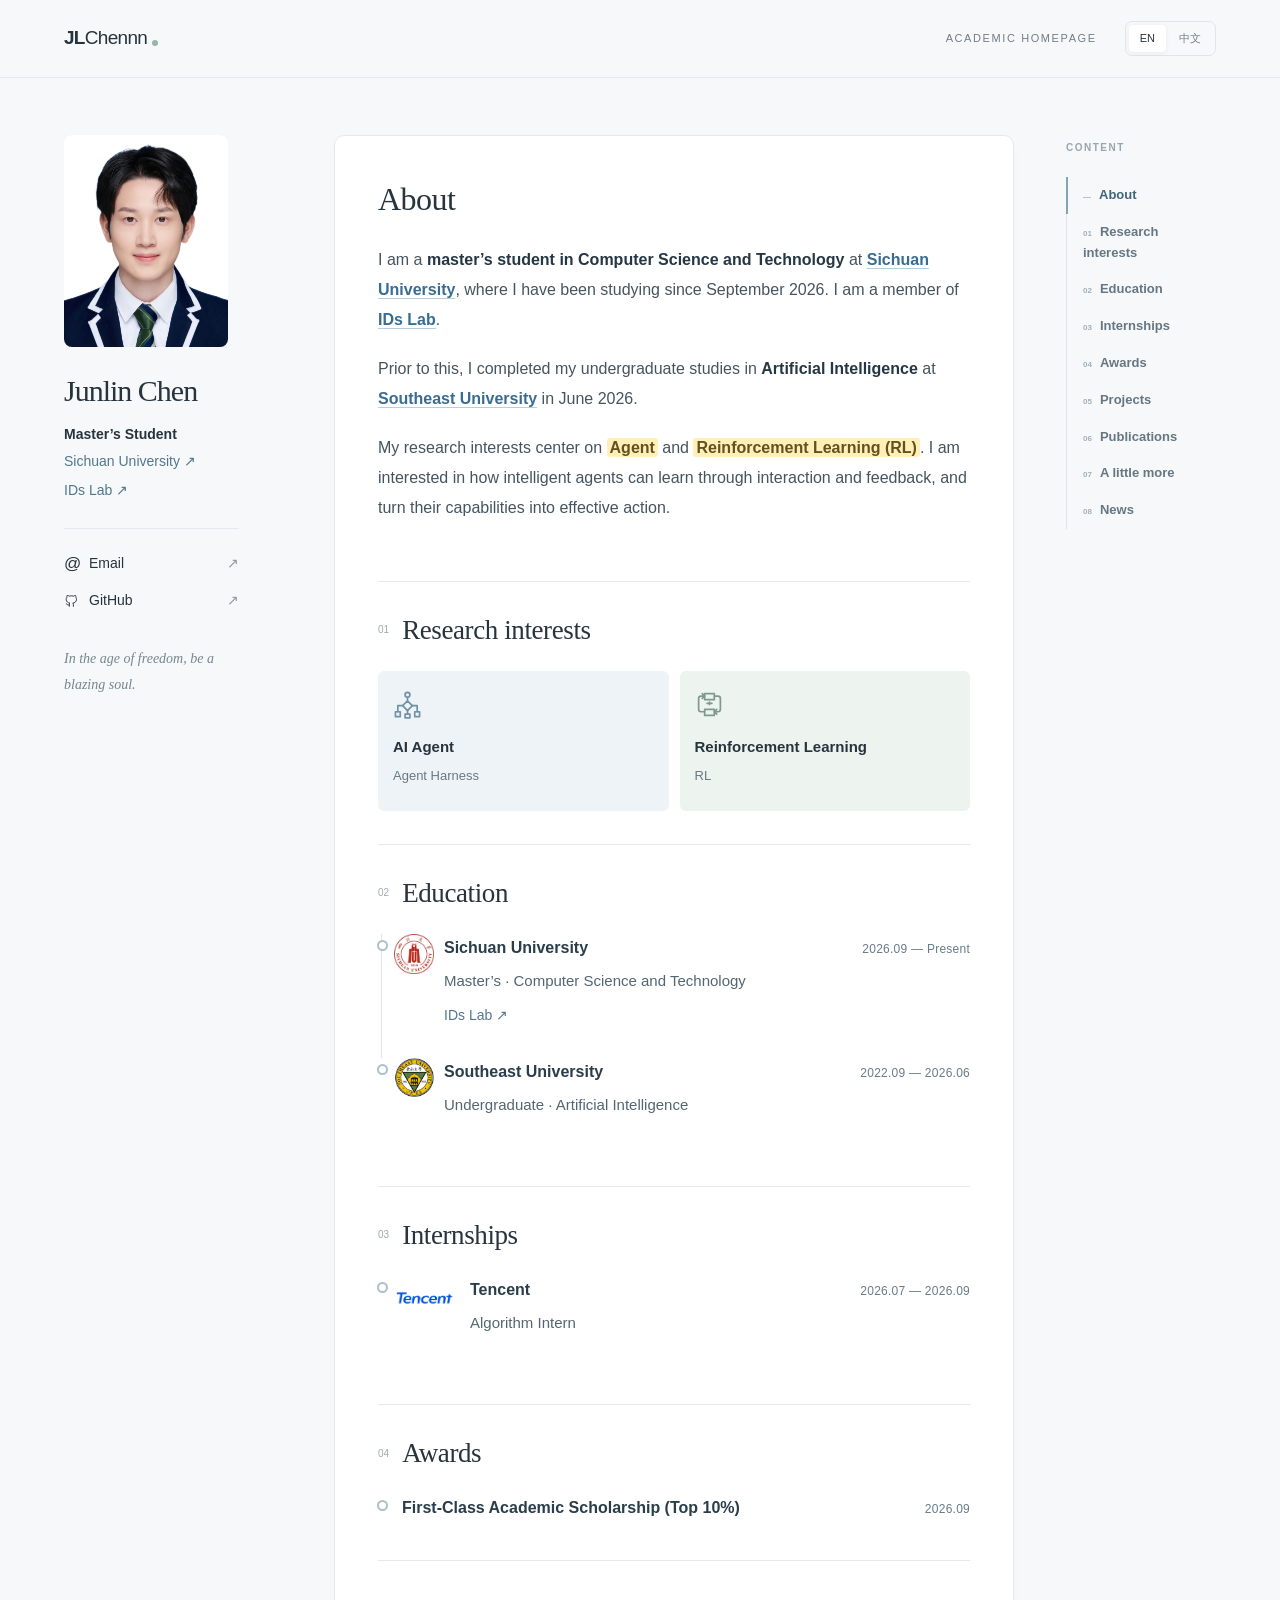
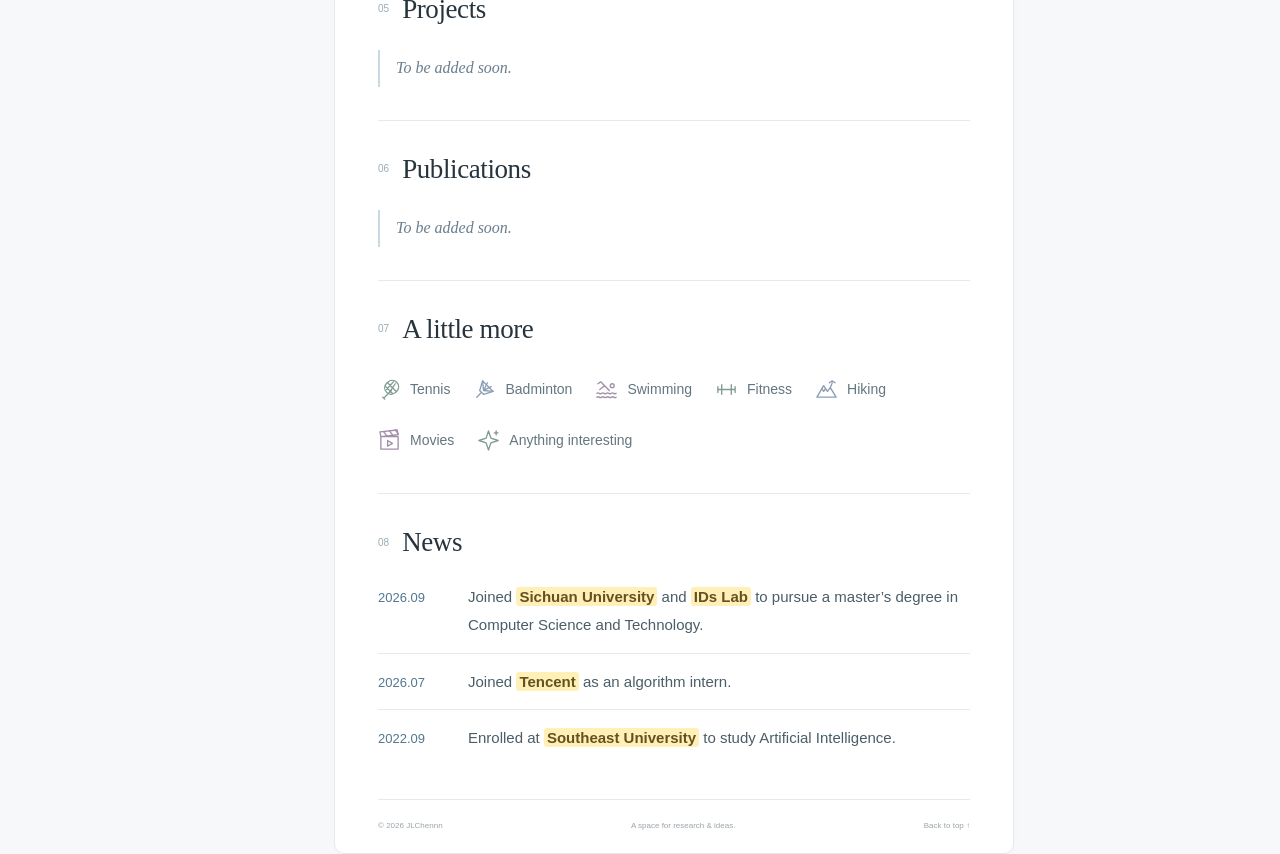
==== commit 2662e86b: "Add Awards section between Internships and Projects" ====
--- a/index.html
+++ b/index.html
@@ -8,7 +8,7 @@
   <title>JLChennn · Academic Homepage</title>
   <link rel="icon" type="image/svg+xml" href="assets/favicon.svg?v=2">
   <link rel="stylesheet" href="styles.css?v=20261027-5">
-  <script src="content.js?v=20261027-5" defer></script>
+  <script src="content.js?v=20261027-6" defer></script>
   <script src="app.js?v=20261027-5" defer></script>
 </head>
 <body>
@@ -31,10 +31,11 @@
       <section id="interests"><div class="section-heading"><span class="section-number">01</span><h2 data-i18n="interestsTitle"></h2></div><div class="interests-grid" id="interest-list"></div></section>
       <section id="education"><div class="section-heading"><span class="section-number">02</span><h2 data-i18n="educationTitle"></h2></div><div class="timeline" id="education-list"></div></section>
       <section id="experience"><div class="section-heading"><span class="section-number">03</span><h2 data-i18n="experienceTitle"></h2></div><div class="timeline" id="experience-list"></div></section>
-      <section id="research"><div class="section-heading"><span class="section-number">04</span><h2 data-i18n="researchTitle"></h2></div><article class="coming-soon">To be added soon.</article></section>
-      <section id="publications"><div class="section-heading"><span class="section-number">05</span><h2 data-i18n="publicationsTitle"></h2></div><article class="coming-soon">To be added soon.</article></section>
-      <section id="more"><div class="section-heading"><span class="section-number">06</span><h2 data-i18n="moreTitle"></h2></div><ul class="hobbies" id="hobby-list"></ul></section>
-      <section id="news"><div class="section-heading"><span class="section-number">07</span><h2 data-i18n="newsTitle"></h2></div><div id="news-list" class="news-list"></div></section>
+      <section id="awards"><div class="section-heading"><span class="section-number">04</span><h2 data-i18n="awardsTitle"></h2></div><div class="timeline" id="awards-list"></div></section>
+      <section id="research"><div class="section-heading"><span class="section-number">05</span><h2 data-i18n="researchTitle"></h2></div><article class="coming-soon" data-i18n="comingSoon"></article></section>
+      <section id="publications"><div class="section-heading"><span class="section-number">06</span><h2 data-i18n="publicationsTitle"></h2></div><article class="coming-soon" data-i18n="comingSoon"></article></section>
+      <section id="more"><div class="section-heading"><span class="section-number">07</span><h2 data-i18n="moreTitle"></h2></div><ul class="hobbies" id="hobby-list"></ul></section>
+      <section id="news"><div class="section-heading"><span class="section-number">08</span><h2 data-i18n="newsTitle"></h2></div><div id="news-list" class="news-list"></div></section>
       <footer><span>© <span id="year"></span> JLChennn</span><span data-i18n="footerNote"></span><a href="#about" data-i18n="backTop"></a></footer>
     </main>
     <aside class="contents"><p data-i18n="onThisPage"></p><nav id="toc" aria-label="Table of contents"></nav></aside>
